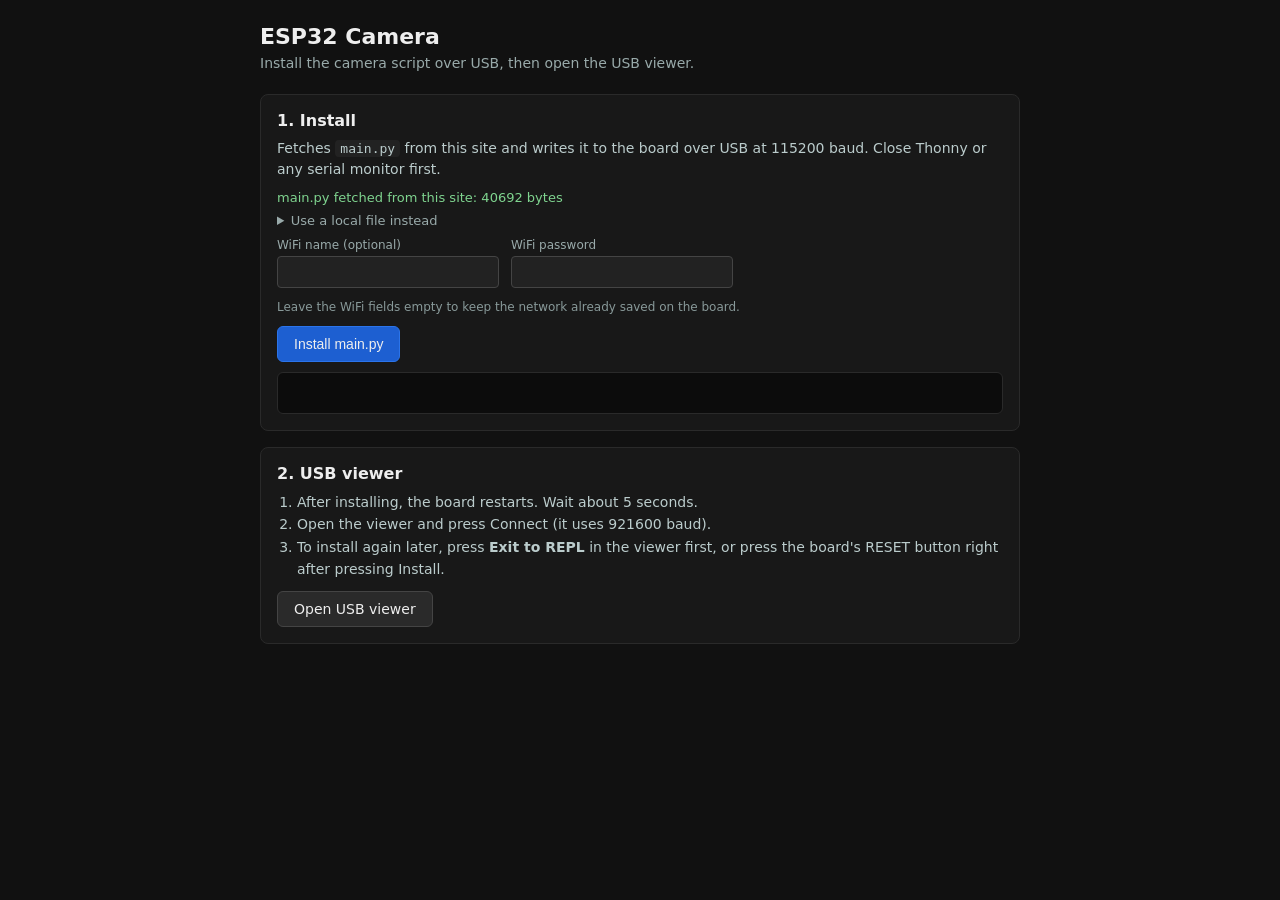
==== index.html @ 40dcc542 "Add initial ESP32 Camera Installer HTML file" ====
<!DOCTYPE html>
<html lang="en">
<head>
<meta charset="UTF-8">
<meta name="viewport" content="width=device-width, initial-scale=1">
<title>ESP32 Camera Installer</title>
<style>
  :root{color-scheme:dark}
  html,body{margin:0;background:#111;color:#eee;font-family:system-ui,Arial,sans-serif}
  .page{max-width:760px;margin:0 auto;padding:24px 16px 60px}
  h1{font-size:22px;margin:0 0 4px}
  h2{font-size:16px;margin:0 0 8px}
  .sub{color:#9aa;margin:0 0 20px;font-size:14px}
  .card{background:#181818;border:1px solid #2a2a2a;border-radius:8px;padding:16px;margin-bottom:16px}
  p{font-size:14px;line-height:1.5;color:#bcc;margin:0 0 10px}
  code{background:#222;border-radius:4px;padding:1px 5px;font-size:13px}
  .row{display:flex;gap:12px;align-items:flex-end;flex-wrap:wrap;margin:10px 0}
  label{display:flex;flex-direction:column;gap:4px;font-size:12px;color:#9aa}
  input[type=text],input[type=password]{background:#222;color:#eee;border:1px solid #444;
        border-radius:4px;padding:7px 10px;font-size:14px;width:200px}
  button,.btn{background:#2a2a2a;color:#eee;border:1px solid #444;border-radius:6px;
        padding:9px 16px;font-size:14px;cursor:pointer;text-decoration:none;display:inline-block}
  button:hover,.btn:hover{background:#333}
  button:disabled{opacity:.4;cursor:default}
  .primary{background:#1d5fd1;border-color:#2b74ea}
  .primary:hover{background:#2368e0}
  .good{background:#1a7f3c;border-color:#23a14d}
  .good:hover{background:#1f9247}
  progress{width:200px;height:10px}
  #src{font-size:13px;margin-bottom:8px}
  #src.ok{color:#7fd48f}
  #src.warn{color:#e8b25c}
  details{font-size:13px;color:#9aa;margin:8px 0}
  summary{cursor:pointer}
  pre{background:#0c0c0c;border:1px solid #2a2a2a;border-radius:6px;padding:10px;
      font-size:12px;line-height:1.5;max-height:220px;overflow:auto;white-space:pre-wrap;
      margin:10px 0 0;min-height:20px;color:#bcd}
  #unsupported{display:none;background:#3a1f1f;border:1px solid #6a2c2c;color:#f0b4b4;
      border-radius:6px;padding:10px 12px;font-size:13px;margin-bottom:16px}
  ol{font-size:14px;line-height:1.6;color:#bcc;margin:0 0 10px;padding-left:20px}
</style>
</head>
<body>
<div class="page">
  <h1>ESP32 Camera</h1>
  <p class="sub">Install the camera script over USB, then open the USB viewer.</p>

  <div id="unsupported">This browser has no Web Serial. Use Chrome or Edge on a PC.</div>

  <section class="card">
    <h2>1. Install</h2>
    <p>Fetches <code>main.py</code> from this site and writes it to the board over USB
       at 115200 baud. Close Thonny or any serial monitor first.</p>
    <div id="src">Checking main.py...</div>
    <details id="local">
      <summary>Use a local file instead</summary>
      <p style="margin-top:8px"><input type="file" id="file" accept=".py"></p>
    </details>
    <div class="row">
      <label>WiFi name (optional)<input type="text" id="ssid" autocomplete="off"></label>
      <label>WiFi password<input type="password" id="pw" autocomplete="off"></label>
    </div>
    <p style="font-size:12px;color:#899">Leave the WiFi fields empty to keep the network already saved on the board.</p>
    <div class="row">
      <button id="install" class="primary">Install main.py</button>
      <progress id="prog" value="0" max="100" hidden></progress>
    </div>
    <pre id="log"></pre>
  </section>

  <section class="card">
    <h2>2. USB viewer</h2>
    <ol>
      <li>After installing, the board restarts. Wait about 5 seconds.</li>
      <li>Open the viewer and press Connect (it uses 921600 baud).</li>
      <li>To install again later, press <b>Exit to REPL</b> in the viewer first, or press the board's RESET button right after pressing Install.</li>
    </ol>
    <a class="btn" id="viewer" href="usb_viewer.html">Open USB viewer</a>
  </section>
</div>

<script>
(function () {
  var $ = function (id) { return document.getElementById(id); };
  var enc = new TextEncoder(), dec = new TextDecoder();
  var sleep = function (ms) { return new Promise(function (r) { setTimeout(r, ms); }); };

  var mainBytes = null, usingLocal = false;
  var port = null, reader = null, writer = null, reading = false, readDone = null, rx = '';

  if (!('serial' in navigator)) $('unsupported').style.display = 'block';

  function log(msg) {
    var el = $('log');
    el.textContent += msg + '\n';
    el.scrollTop = el.scrollHeight;
  }

  // ---- main.py source ------------------------------------------------------
  async function loadMain() {
    try {
      var r = await fetch('main.py?t=' + Date.now(), { cache: 'no-store' });
      if (!r.ok) throw new Error('HTTP ' + r.status);
      mainBytes = new Uint8Array(await r.arrayBuffer());
      usingLocal = false;
      $('src').className = 'ok';
      $('src').textContent = 'main.py fetched from this site: ' + mainBytes.length + ' bytes';
      return true;
    } catch (e) {
      mainBytes = null;
      $('src').className = 'warn';
      $('src').textContent = 'Could not fetch main.py (' + e.message + '). ' +
        (location.protocol === 'file:'
          ? 'Open this page from a web server instead of a file, or choose the file below.'
          : 'Put main.py next to this page, or choose the file below.');
      $('local').open = true;
      return false;
    }
  }

  $('file').addEventListener('change', async function () {
    var f = $('file').files[0];
    if (!f) return;
    mainBytes = new Uint8Array(await f.arrayBuffer());
    usingLocal = true;
    $('src').className = 'ok';
    $('src').textContent = 'Using local file ' + f.name + ': ' + mainBytes.length + ' bytes';
  });

  // ---- serial helpers -----------------------------------------------------
  function startReading() {
    reading = true;
    rx = '';
    readDone = (async function () {
      while (reading && port && port.readable) {
        reader = port.readable.getReader();
        try {
          for (;;) {
            var r = await reader.read();
            if (r.done) break;
            rx += dec.decode(r.value, { stream: true });
            if (rx.length > 65536) rx = rx.slice(-8192);
          }
        } catch (e) {
        } finally {
          try { reader.releaseLock(); } catch (e2) {}
          reader = null;
        }
      }
    })();
  }

  async function closePort() {
    reading = false;
    try { if (reader) await reader.cancel(); } catch (e) {}
    try { if (readDone) await readDone; } catch (e) {}
    try { if (writer) writer.releaseLock(); } catch (e) {}
    writer = null;
    try { if (port) await port.close(); } catch (e) {}
    port = null;
  }

  async function write(str) { await writer.write(enc.encode(str)); }

  async function writePaced(str) {          // small slices: the board has a tiny RX buffer
    for (var i = 0; i < str.length; i += 128) {
      await write(str.slice(i, i + 128));
      await sleep(6);
    }
  }

  async function readUntil(token, timeoutMs) {
    var t0 = performance.now();
    while (performance.now() - t0 < timeoutMs) {
      var i = rx.indexOf(token);
      if (i >= 0) {
        var out = rx.slice(0, i + token.length);
        rx = rx.slice(i + token.length);
        return out;
      }
      await sleep(8);
    }
    throw new Error('timeout waiting for ' + JSON.stringify(token));
  }

  async function hardReset() {              // works on boards with the usual DTR/RTS auto-reset
    try {
      await port.setSignals({ dataTerminalReady: false, requestToSend: true });
      await sleep(120);
      await port.setSignals({ dataTerminalReady: false, requestToSend: false });
    } catch (e) {}
  }

  async function enterRaw() {
    var t0 = performance.now();
    while (performance.now() - t0 < 20000) {
      await write('\x03\x03');              // interrupt main.py (works in its 4 s boot window)
      await sleep(120);
      await write('\x01');                  // Ctrl-A: raw REPL
      try {
        await readUntil('raw REPL; CTRL-B to exit\r\n>', 700);
        return;
      } catch (e) {}
    }
    throw new Error('the board did not answer at 115200 baud');
  }

  async function rawExec(code, timeout) {
    rx = '';
    await writePaced(code);
    await write('\x04');
    await readUntil('OK', 3000);
    var out = (await readUntil('\x04', timeout || 8000)).slice(0, -1);
    var err = (await readUntil('\x04', 3000)).slice(0, -1);
    await readUntil('>', 3000);
    if (err.trim()) throw new Error(err.trim().split('\n').slice(-2).join(' '));
    return out;
  }

  function b64(bytes) {
    var s = '';
    for (var i = 0; i < bytes.length; i += 0x4000) {
      s += String.fromCharCode.apply(null, bytes.subarray(i, i + 0x4000));
    }
    return btoa(s);
  }

  // ---- install ------------------------------------------------------------
  async function install() {
    $('log').textContent = '';
    if (!('serial' in navigator)) { log('Web Serial is not available in this browser.'); return; }
    if (!usingLocal) { if (!(await loadMain())) return; }
    if (!mainBytes || !mainBytes.length) { log('main.py is empty.'); return; }

    var ssid = $('ssid').value.trim();
    var pw = $('pw').value;
    var btn = $('install'), prog = $('prog');
    btn.disabled = true;
    prog.hidden = false;
    prog.value = 0;
    $('viewer').classList.remove('good');

    try {
      port = await navigator.serial.requestPort();
      await port.open({ baudRate: 115200, bufferSize: 1 << 16 });
      writer = port.writable.getWriter();
      startReading();

      log('Port open. Resetting the board...');
      await hardReset();
      log('Waiting for the REPL. If nothing happens, press the board RESET button now.');
      await enterRaw();
      log('REPL ready.');

      await rawExec(
        "import os, binascii\n" +
        "try:\n os.remove('_main.tmp')\nexcept OSError:\n pass\n" +
        "f = open('_main.tmp', 'wb')");

      var CH = 700;
      var total = mainBytes.length;
      for (var off = 0; off < total; off += CH) {
        var part = mainBytes.subarray(off, Math.min(off + CH, total));
        await rawExec("f.write(binascii.a2b_base64('" + b64(part) + "'))");
        prog.value = Math.round(Math.min(off + CH, total) * 100 / total);
      }

      var out = await rawExec(
        "f.close()\n" +
        "try:\n os.remove('main.py')\nexcept OSError:\n pass\n" +
        "os.rename('_main.tmp', 'main.py')\n" +
        "print(os.stat('main.py')[6])");
      var size = parseInt(out.trim(), 10);
      if (size !== total) throw new Error('size check failed: board has ' + size + ' bytes, expected ' + total);
      log('main.py written (' + size + ' bytes, verified).');

      if (ssid) {
        var json = JSON.stringify({ ssid: ssid, password: pw });
        await rawExec("open('wifi.json', 'w').write(binascii.a2b_base64('" +
                      b64(enc.encode(json)) + "').decode())");
        log('WiFi "' + ssid + '" saved on the board.');
      }

      await write('\x02');                  // leave raw REPL
      await sleep(200);
      await write('\x04');                  // soft reboot: runs the new main.py
      await sleep(600);
      prog.value = 100;
      log('Done. The board is restarting: wait about 5 seconds, then open the USB viewer.');
      $('viewer').classList.add('good');
    } catch (e) {
      log('FAILED: ' + e.message);
      log('If the camera script is already running: open the USB viewer, press "Exit to REPL", then try again. ' +
          'Or press the board RESET button right after pressing Install.');
    } finally {
      await closePort();
      btn.disabled = false;
    }
  }

  $('install').addEventListener('click', install);
  loadMain();
})();
</script>
</body>
</html>
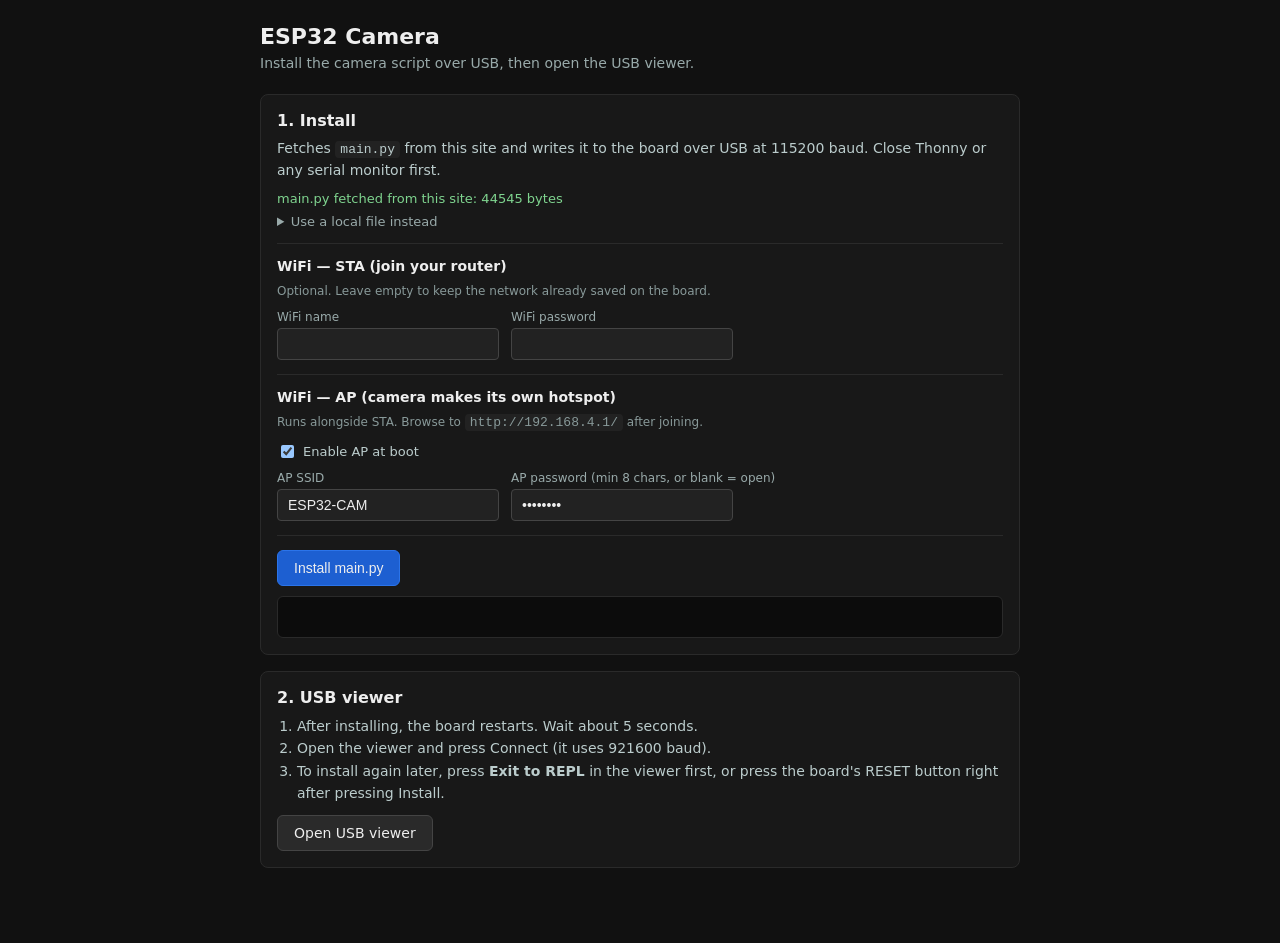
==== commit 982fa009: "Enhance WiFi configuration UI and functionality" ====
--- a/index.html
+++ b/index.html
@@ -38,6 +38,11 @@
   #unsupported{display:none;background:#3a1f1f;border:1px solid #6a2c2c;color:#f0b4b4;
       border-radius:6px;padding:10px 12px;font-size:13px;margin-bottom:16px}
   ol{font-size:14px;line-height:1.6;color:#bcc;margin:0 0 10px;padding-left:20px}
+  .hint{font-size:12px;color:#899;margin:0}
+  .sep{border:0;border-top:1px solid #2a2a2a;margin:14px 0}
+  .toggle{display:flex;flex-direction:row;align-items:center;gap:6px;
+          font-size:13px;color:#bcc}
+  .toggle input{width:auto}
 </style>
 </head>
 <body>
@@ -56,11 +61,33 @@
       <summary>Use a local file instead</summary>
       <p style="margin-top:8px"><input type="file" id="file" accept=".py"></p>
     </details>
+
+    <hr class="sep">
+
+    <h2 style="font-size:14px">WiFi &mdash; STA (join your router)</h2>
+    <p class="hint">Optional. Leave empty to keep the network already saved on the board.</p>
     <div class="row">
-      <label>WiFi name (optional)<input type="text" id="ssid" autocomplete="off"></label>
+      <label>WiFi name<input type="text" id="ssid" autocomplete="off"></label>
       <label>WiFi password<input type="password" id="pw" autocomplete="off"></label>
     </div>
-    <p style="font-size:12px;color:#899">Leave the WiFi fields empty to keep the network already saved on the board.</p>
+
+    <hr class="sep">
+
+    <h2 style="font-size:14px">WiFi &mdash; AP (camera makes its own hotspot)</h2>
+    <p class="hint">Runs alongside STA. Browse to <code>http://192.168.4.1/</code> after joining.</p>
+    <div class="row">
+      <label class="toggle">
+        <input type="checkbox" id="apEnable" checked>
+        Enable AP at boot
+      </label>
+    </div>
+    <div class="row">
+      <label>AP SSID<input type="text" id="apSsid" value="ESP32-CAM" autocomplete="off"></label>
+      <label>AP password (min 8 chars, or blank = open)<input type="password" id="apPw" value="12345678" autocomplete="off"></label>
+    </div>
+
+    <hr class="sep">
+
     <div class="row">
       <button id="install" class="primary">Install main.py</button>
       <progress id="prog" value="0" max="100" hidden></progress>
@@ -225,6 +252,14 @@
     return btoa(s);
   }
 
+  // Write arbitrary JSON to a file on the board (used for wifi.json / ap.json).
+  async function writeJson(name, obj) {
+    var json = JSON.stringify(obj);
+    await rawExec(
+      "open('" + name + "', 'w').write(binascii.a2b_base64('" +
+      b64(enc.encode(json)) + "').decode())");
+  }
+
   // ---- install ------------------------------------------------------------
   async function install() {
     $('log').textContent = '';
@@ -234,6 +269,20 @@
 
     var ssid = $('ssid').value.trim();
     var pw = $('pw').value;
+
+    var apEnable = $('apEnable').checked;
+    var apSsid = $('apSsid').value.trim();
+    var apPw = $('apPw').value;
+
+    if (apEnable && !apSsid) {
+      log('AP SSID is empty. Either fill it in or uncheck "Enable AP at boot".');
+      return;
+    }
+    if (apEnable && apPw && apPw.length < 8) {
+      log('AP password must be at least 8 characters (leave blank for an open network).');
+      return;
+    }
+
     var btn = $('install'), prog = $('prog');
     btn.disabled = true;
     prog.hidden = false;
@@ -274,11 +323,26 @@
       if (size !== total) throw new Error('size check failed: board has ' + size + ' bytes, expected ' + total);
       log('main.py written (' + size + ' bytes, verified).');
 
+      // ---- STA credentials -------------------------------------------------
       if (ssid) {
-        var json = JSON.stringify({ ssid: ssid, password: pw });
-        await rawExec("open('wifi.json', 'w').write(binascii.a2b_base64('" +
-                      b64(enc.encode(json)) + "').decode())");
-        log('WiFi "' + ssid + '" saved on the board.');
+        await writeJson('wifi.json', { ssid: ssid, password: pw });
+        log('WiFi STA "' + ssid + '" saved to wifi.json.');
+      } else {
+        log('No STA credentials given: existing wifi.json (or config.py) kept.');
+      }
+
+      // ---- AP credentials --------------------------------------------------
+      if (apEnable) {
+        await writeJson('ap.json', { ssid: apSsid, password: apPw });
+        log('AP "' + apSsid + '" saved to ap.json' +
+            (apPw ? '' : ' (open network)') + '.');
+      } else {
+        // Remove ap.json and force AP_AUTO = False at boot so no AP is started.
+        await rawExec(
+          "try:\n os.remove('ap.json')\nexcept OSError:\n pass\n" +
+          "print('ap.json cleared')");
+        log('AP disabled in installer: ap.json removed. ' +
+            'The AP will not start unless you toggle it on the board (or edit AP_AUTO in main.py).');
       }
 
       await write('\x02');                  // leave raw REPL
@@ -286,7 +350,11 @@
       await write('\x04');                  // soft reboot: runs the new main.py
       await sleep(600);
       prog.value = 100;
-      log('Done. The board is restarting: wait about 5 seconds, then open the USB viewer.');
+
+      var addr = apEnable ? '192.168.4.1 (AP)' : '';
+      if (ssid) addr += (addr ? ' / ' : '') + 'the board\'s LAN IP (STA)';
+      log('Done. The board is restarting: wait about 5 seconds.');
+      if (addr) log('Open the stream at http://' + addr + ' or use the USB viewer.');
       $('viewer').classList.add('good');
     } catch (e) {
       log('FAILED: ' + e.message);
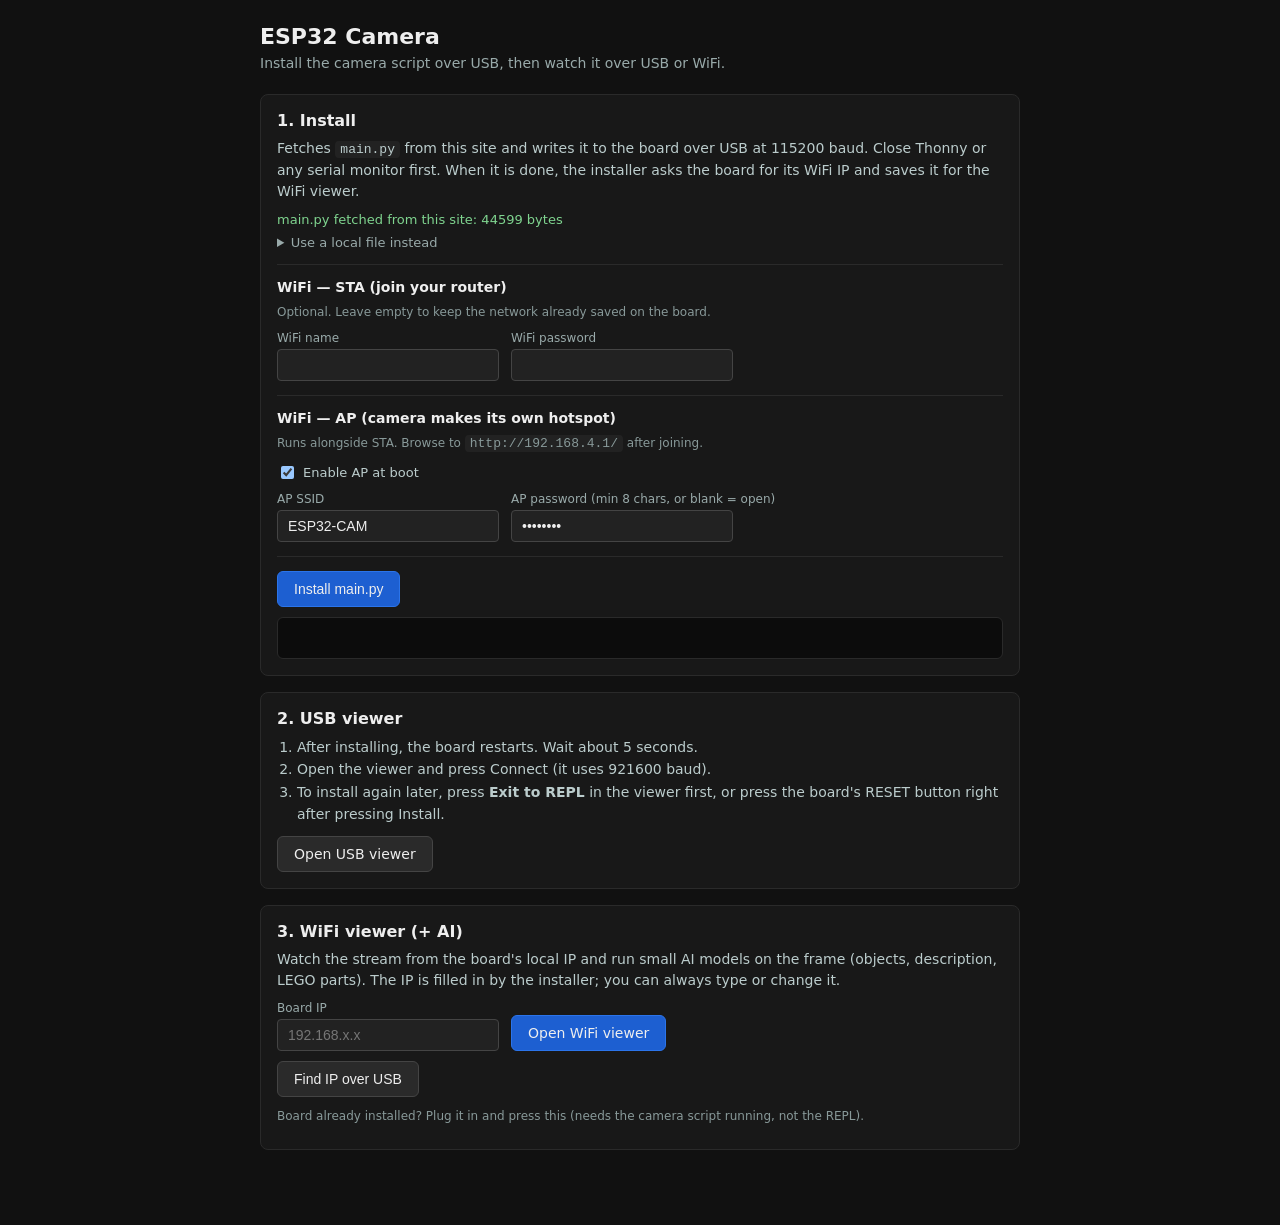
==== commit a817b36f: "Add WiFi viewer with in-browser AI, save board IP from installer - wifi_viewer.html: stream from loc" ====
--- a/index.html
+++ b/index.html
@@ -43,19 +43,21 @@
   .toggle{display:flex;flex-direction:row;align-items:center;gap:6px;
           font-size:13px;color:#bcc}
   .toggle input{width:auto}
+  [hidden]{display:none !important}
 </style>
 </head>
 <body>
 <div class="page">
   <h1>ESP32 Camera</h1>
-  <p class="sub">Install the camera script over USB, then open the USB viewer.</p>
+  <p class="sub">Install the camera script over USB, then watch it over USB or WiFi.</p>
 
   <div id="unsupported">This browser has no Web Serial. Use Chrome or Edge on a PC.</div>
 
   <section class="card">
     <h2>1. Install</h2>
     <p>Fetches <code>main.py</code> from this site and writes it to the board over USB
-       at 115200 baud. Close Thonny or any serial monitor first.</p>
+       at 115200 baud. Close Thonny or any serial monitor first. When it is done, the
+       installer asks the board for its WiFi IP and saves it for the WiFi viewer.</p>
     <div id="src">Checking main.py...</div>
     <details id="local">
       <summary>Use a local file instead</summary>
@@ -104,6 +106,26 @@
     </ol>
     <a class="btn" id="viewer" href="usb_viewer.html">Open USB viewer</a>
   </section>
+
+  <section class="card">
+    <h2>3. WiFi viewer (+ AI)</h2>
+    <p>Watch the stream from the board's local IP and run small AI models on the frame
+       (objects, description, LEGO parts). The IP is filled in by the installer; you can
+       always type or change it.</p>
+    <div class="row">
+      <label>Board IP
+        <input type="text" id="camIp" list="recentIps" placeholder="192.168.x.x" autocomplete="off" spellcheck="false">
+      </label>
+      <datalist id="recentIps"></datalist>
+      <a class="btn primary" id="wifiViewer" href="wifi_viewer.html">Open WiFi viewer</a>
+      <a class="btn" id="direct" href="#" target="_blank" rel="noopener" hidden>Board's own page</a>
+    </div>
+    <div class="row">
+      <button id="findIp">Find IP over USB</button>
+      <span class="hint">Board already installed? Plug it in and press this (needs the camera script running, not the REPL).</span>
+    </div>
+    <p class="hint" id="ipState"></p>
+  </section>
 </div>
 
 <script>
@@ -122,6 +144,54 @@
     el.textContent += msg + '\n';
     el.scrollTop = el.scrollHeight;
   }
+
+  // ---- saved board IP (shared with wifi_viewer.html through localStorage) ----
+  var LS_IP = 'esp32cam.ip', LS_RECENT = 'esp32cam.recent';
+  function lsGet(k) { try { return localStorage.getItem(k); } catch (e) { return null; } }
+  function lsSet(k, v) { try { localStorage.setItem(k, v); } catch (e) {} }
+  function cleanHost(s) {
+    return String(s || '').trim().replace(/^https?:\/\//i, '').replace(/[\/?#].*$/, '');
+  }
+  function getRecent() {
+    try { var a = JSON.parse(lsGet(LS_RECENT) || '[]'); return Array.isArray(a) ? a : []; } catch (e) { return []; }
+  }
+  function fillRecent() {
+    var dl = $('recentIps');
+    dl.textContent = '';
+    getRecent().forEach(function (h) {
+      var o = document.createElement('option');
+      o.value = h;
+      dl.appendChild(o);
+    });
+  }
+  function updateLinks() {
+    var ip = cleanHost($('camIp').value);
+    $('wifiViewer').href = 'wifi_viewer.html' + (ip ? '?ip=' + encodeURIComponent(ip) : '');
+    $('direct').hidden = !ip;
+    $('direct').href = ip ? 'http://' + ip + '/' : '#';
+  }
+  function saveIp(ip) {
+    ip = cleanHost(ip);
+    if (!ip) return;
+    lsSet(LS_IP, ip);
+    var a = getRecent().filter(function (x) { return x !== ip; });
+    a.unshift(ip);
+    lsSet(LS_RECENT, JSON.stringify(a.slice(0, 6)));
+    $('camIp').value = ip;
+    fillRecent();
+    updateLinks();
+  }
+  $('camIp').addEventListener('input', updateLinks);
+  $('camIp').addEventListener('change', function () {
+    var ip = cleanHost($('camIp').value);
+    if (ip) { saveIp(ip); $('ipState').textContent = 'IP saved: ' + ip; }
+  });
+  (function initIp() {
+    var ip = cleanHost(lsGet(LS_IP) || '');
+    if (ip) { $('camIp').value = ip; $('ipState').textContent = 'Saved IP: ' + ip; }
+    fillRecent();
+    updateLinks();
+  })();
 
   // ---- main.py source ------------------------------------------------------
   async function loadMain() {
@@ -177,13 +247,26 @@
     })();
   }
 
-  async function closePort() {
+  async function openPort(baud, quiet) {
+    await port.open({ baudRate: baud, bufferSize: 1 << 16 });
+    if (quiet) {                            // keep DTR/RTS low so the board is not reset by the open
+      try { await port.setSignals({ dataTerminalReady: false, requestToSend: false }); } catch (e) {}
+    }
+    writer = port.writable.getWriter();
+    startReading();
+  }
+
+  async function releasePort() {            // closes the port but keeps the port object for a reopen
     reading = false;
     try { if (reader) await reader.cancel(); } catch (e) {}
     try { if (readDone) await readDone; } catch (e) {}
     try { if (writer) writer.releaseLock(); } catch (e) {}
     writer = null;
     try { if (port) await port.close(); } catch (e) {}
+  }
+
+  async function closePort() {
+    await releasePort();
     port = null;
   }
 
@@ -260,6 +343,58 @@
       b64(enc.encode(json)) + "').decode())");
   }
 
+  // ---- find the board IP over USB -------------------------------------------
+  // The running main.py listens at 921600 baud and answers {"cmd":"get"} with a
+  // status packet that contains "ip" (STA) and "ap_ip" (AP). Port must be open at 921600.
+  async function probeIp(timeoutMs) {
+    var t0 = performance.now(), sta = '', ap = '', m;
+    var reSta = /"ip"\s*:\s*"(\d{1,3}(?:\.\d{1,3}){3})"/;
+    var reAp = /"ap_ip"\s*:\s*"(\d{1,3}(?:\.\d{1,3}){3})"/;
+    while (performance.now() - t0 < timeoutMs && !sta) {
+      await write(JSON.stringify({ cmd: 'get' }) + '\n');
+      await sleep(900);
+      m = reSta.exec(rx);
+      if (m) sta = m[1];
+      m = reAp.exec(rx);
+      if (m) ap = m[1];
+    }
+    return { sta: sta, ap: ap };
+  }
+
+  function reportIp(found) {
+    if (found.sta) {
+      saveIp(found.sta);
+      $('ipState').textContent = 'IP saved: ' + found.sta;
+      log('Board IP: ' + found.sta + ' (saved: the WiFi viewer will connect to it directly).');
+    } else if (found.ap) {
+      log('The board did not join a router (no STA IP). Its hotspot IP is ' + found.ap +
+          ': join the "' + ($('apSsid').value.trim() || 'ESP32-CAM') + '" WiFi, then use that IP.');
+      if (!cleanHost($('camIp').value)) saveIp(found.ap);
+    } else {
+      log('Could not read an IP from the board. Type it in step 3 (or press "Find IP over USB" later).');
+    }
+  }
+
+  async function findIp() {
+    if (!('serial' in navigator)) { log('Web Serial is not available in this browser.'); return; }
+    var btn = $('findIp');
+    btn.disabled = true;
+    $('install').disabled = true;
+    $('log').textContent = '';
+    try {
+      port = await navigator.serial.requestPort();
+      await openPort(921600, true);
+      log('Asking the board for its IP (up to 20 s)...');
+      reportIp(await probeIp(20000));
+    } catch (e) {
+      log('FAILED: ' + e.message);
+    } finally {
+      await closePort();
+      btn.disabled = false;
+      $('install').disabled = false;
+    }
+  }
+
   // ---- install ------------------------------------------------------------
   async function install() {
     $('log').textContent = '';
@@ -285,15 +420,14 @@
 
     var btn = $('install'), prog = $('prog');
     btn.disabled = true;
+    $('findIp').disabled = true;
     prog.hidden = false;
     prog.value = 0;
     $('viewer').classList.remove('good');
 
     try {
       port = await navigator.serial.requestPort();
-      await port.open({ baudRate: 115200, bufferSize: 1 << 16 });
-      writer = port.writable.getWriter();
-      startReading();
+      await openPort(115200, false);
 
       log('Port open. Resetting the board...');
       await hardReset();
@@ -350,12 +484,19 @@
       await write('\x04');                  // soft reboot: runs the new main.py
       await sleep(600);
       prog.value = 100;
-
-      var addr = apEnable ? '192.168.4.1 (AP)' : '';
-      if (ssid) addr += (addr ? ' / ' : '') + 'the board\'s LAN IP (STA)';
-      log('Done. The board is restarting: wait about 5 seconds.');
-      if (addr) log('Open the stream at http://' + addr + ' or use the USB viewer.');
       $('viewer').classList.add('good');
+      log('Done. The board is restarting.');
+
+      // ---- read the board IP over USB (it switches to 921600 baud ~5 s after boot) ----
+      try {
+        await releasePort();
+        log('Looking for the board IP over USB' + (ssid ? ' (up to 25 s)' : '') + '...');
+        await sleep(6500);
+        await openPort(921600, true);
+        reportIp(await probeIp(ssid ? 25000 : 12000));
+      } catch (e2) {
+        log('Could not read the IP over USB (' + e2.message + '). Type it in step 3 instead.');
+      }
     } catch (e) {
       log('FAILED: ' + e.message);
       log('If the camera script is already running: open the USB viewer, press "Exit to REPL", then try again. ' +
@@ -363,10 +504,12 @@
     } finally {
       await closePort();
       btn.disabled = false;
+      $('findIp').disabled = false;
     }
   }
 
   $('install').addEventListener('click', install);
+  $('findIp').addEventListener('click', findIp);
   loadMain();
 })();
 </script>
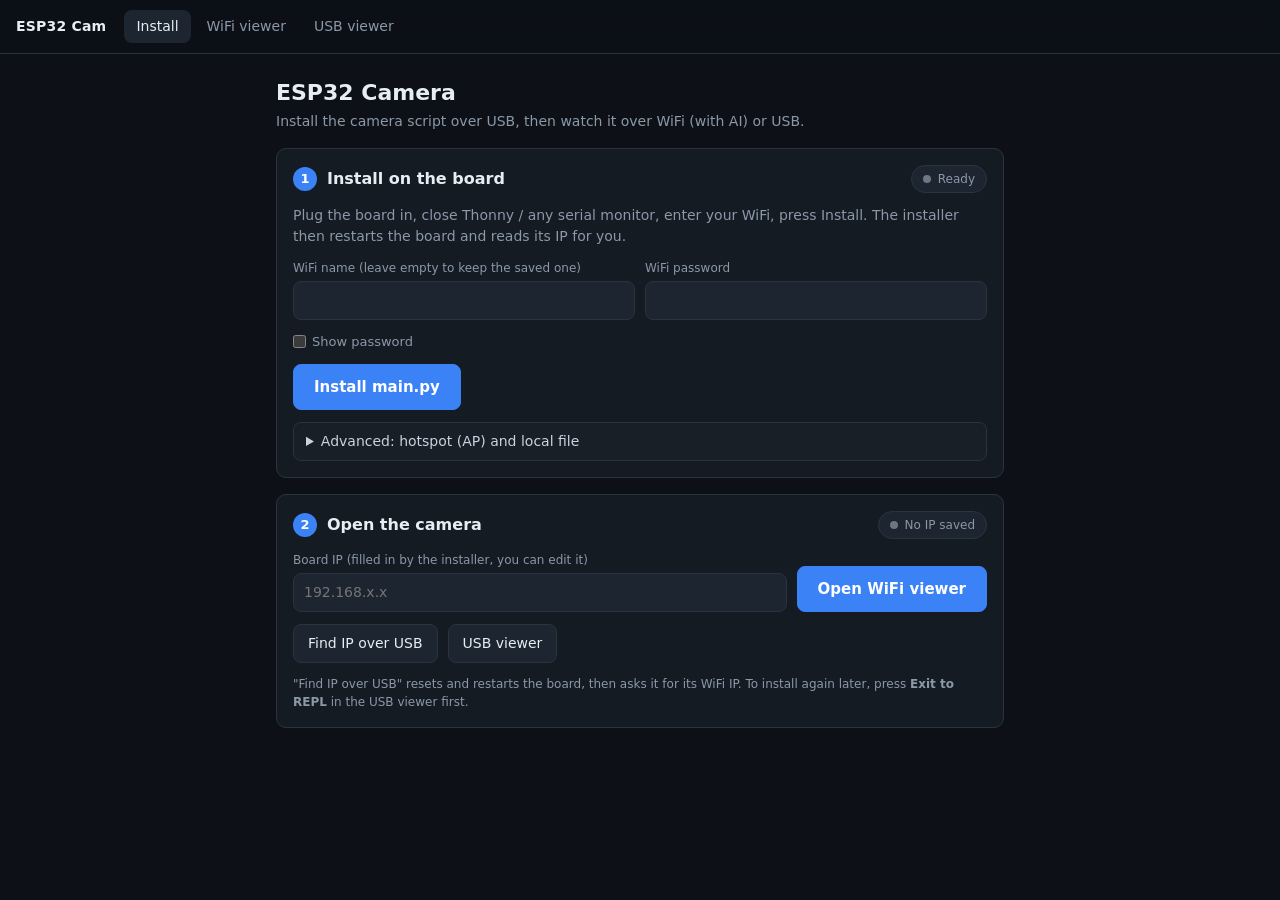
==== commit c712e812: "Soft-reboot before reading the board IP, redesign all pages - index.html: "Find IP over USB" now res" ====
--- a/index.html
+++ b/index.html
@@ -3,128 +3,91 @@
 <head>
 <meta charset="UTF-8">
 <meta name="viewport" content="width=device-width, initial-scale=1">
-<title>ESP32 Camera Installer</title>
-<style>
-  :root{color-scheme:dark}
-  html,body{margin:0;background:#111;color:#eee;font-family:system-ui,Arial,sans-serif}
-  .page{max-width:760px;margin:0 auto;padding:24px 16px 60px}
-  h1{font-size:22px;margin:0 0 4px}
-  h2{font-size:16px;margin:0 0 8px}
-  .sub{color:#9aa;margin:0 0 20px;font-size:14px}
-  .card{background:#181818;border:1px solid #2a2a2a;border-radius:8px;padding:16px;margin-bottom:16px}
-  p{font-size:14px;line-height:1.5;color:#bcc;margin:0 0 10px}
-  code{background:#222;border-radius:4px;padding:1px 5px;font-size:13px}
-  .row{display:flex;gap:12px;align-items:flex-end;flex-wrap:wrap;margin:10px 0}
-  label{display:flex;flex-direction:column;gap:4px;font-size:12px;color:#9aa}
-  input[type=text],input[type=password]{background:#222;color:#eee;border:1px solid #444;
-        border-radius:4px;padding:7px 10px;font-size:14px;width:200px}
-  button,.btn{background:#2a2a2a;color:#eee;border:1px solid #444;border-radius:6px;
-        padding:9px 16px;font-size:14px;cursor:pointer;text-decoration:none;display:inline-block}
-  button:hover,.btn:hover{background:#333}
-  button:disabled{opacity:.4;cursor:default}
-  .primary{background:#1d5fd1;border-color:#2b74ea}
-  .primary:hover{background:#2368e0}
-  .good{background:#1a7f3c;border-color:#23a14d}
-  .good:hover{background:#1f9247}
-  progress{width:200px;height:10px}
-  #src{font-size:13px;margin-bottom:8px}
-  #src.ok{color:#7fd48f}
-  #src.warn{color:#e8b25c}
-  details{font-size:13px;color:#9aa;margin:8px 0}
-  summary{cursor:pointer}
-  pre{background:#0c0c0c;border:1px solid #2a2a2a;border-radius:6px;padding:10px;
-      font-size:12px;line-height:1.5;max-height:220px;overflow:auto;white-space:pre-wrap;
-      margin:10px 0 0;min-height:20px;color:#bcd}
-  #unsupported{display:none;background:#3a1f1f;border:1px solid #6a2c2c;color:#f0b4b4;
-      border-radius:6px;padding:10px 12px;font-size:13px;margin-bottom:16px}
-  ol{font-size:14px;line-height:1.6;color:#bcc;margin:0 0 10px;padding-left:20px}
-  .hint{font-size:12px;color:#899;margin:0}
-  .sep{border:0;border-top:1px solid #2a2a2a;margin:14px 0}
-  .toggle{display:flex;flex-direction:row;align-items:center;gap:6px;
-          font-size:13px;color:#bcc}
-  .toggle input{width:auto}
-  [hidden]{display:none !important}
-</style>
+<title>ESP32 Camera</title>
+<link rel="stylesheet" href="ui.css">
 </head>
 <body>
+<nav class="nav">
+  <span class="brand">ESP32 Cam</span>
+  <a href="index.html" class="on">Install</a>
+  <a href="wifi_viewer.html">WiFi viewer</a>
+  <a href="usb_viewer.html">USB viewer</a>
+</nav>
+
 <div class="page">
-  <h1>ESP32 Camera</h1>
-  <p class="sub">Install the camera script over USB, then watch it over USB or WiFi.</p>
-
-  <div id="unsupported">This browser has no Web Serial. Use Chrome or Edge on a PC.</div>
-
+  <div>
+    <h1>ESP32 Camera</h1>
+    <p class="lead">Install the camera script over USB, then watch it over WiFi (with AI) or USB.</p>
+  </div>
+
+  <div id="unsupported" class="notice bad" hidden>This browser has no Web Serial. Use Chrome or Edge on a PC. You can still open the WiFi viewer below.</div>
+
+  <!-- ============ 1. INSTALL ============ -->
   <section class="card">
-    <h2>1. Install</h2>
-    <p>Fetches <code>main.py</code> from this site and writes it to the board over USB
-       at 115200 baud. Close Thonny or any serial monitor first. When it is done, the
-       installer asks the board for its WiFi IP and saves it for the WiFi viewer.</p>
-    <div id="src">Checking main.py...</div>
-    <details id="local">
-      <summary>Use a local file instead</summary>
-      <p style="margin-top:8px"><input type="file" id="file" accept=".py"></p>
+    <div class="card-head">
+      <span class="step">1</span>
+      <h2>Install on the board</h2>
+      <span class="spacer"></span>
+      <span id="stage" class="chip"><i class="dot"></i><span id="stageText">Ready</span></span>
+    </div>
+    <p class="muted" style="margin:0">Plug the board in, close Thonny / any serial monitor, enter your WiFi, press Install.
+      The installer then restarts the board and reads its IP for you.</p>
+
+    <div class="row">
+      <label class="field grow"><span>WiFi name (leave empty to keep the saved one)</span>
+        <input type="text" id="ssid" autocomplete="off"></label>
+      <label class="field grow"><span>WiFi password</span>
+        <input type="password" id="pw" autocomplete="off"></label>
+    </div>
+    <label class="check"><input type="checkbox" id="showPw"> Show password</label>
+
+    <div class="row center">
+      <button id="install" class="primary big">Install main.py</button>
+      <progress id="prog" value="0" max="100" hidden style="flex:1;min-width:140px"></progress>
+    </div>
+    <pre id="log" class="log" hidden></pre>
+
+    <details>
+      <summary>Advanced: hotspot (AP) and local file</summary>
+      <div class="row center" style="margin-bottom:10px">
+        <label class="check"><input type="checkbox" id="apEnable" checked> Camera makes its own hotspot at boot (http://192.168.4.1/)</label>
+      </div>
+      <div class="row">
+        <label class="field grow"><span>AP name</span><input type="text" id="apSsid" value="ESP32-CAM" autocomplete="off"></label>
+        <label class="field grow"><span>AP password (8+ chars, blank = open)</span><input type="password" id="apPw" value="12345678" autocomplete="off"></label>
+      </div>
+      <hr style="border:0;border-top:1px solid var(--line);margin:14px 0">
+      <div id="src" class="small muted">Checking main.py...</div>
+      <div id="local" style="margin-top:6px">
+        <span class="small muted">Use a local main.py instead:</span>
+        <input type="file" id="file" accept=".py" class="small">
+      </div>
     </details>
-
-    <hr class="sep">
-
-    <h2 style="font-size:14px">WiFi &mdash; STA (join your router)</h2>
-    <p class="hint">Optional. Leave empty to keep the network already saved on the board.</p>
+  </section>
+
+  <!-- ============ 2. OPEN ============ -->
+  <section class="card">
+    <div class="card-head">
+      <span class="step">2</span>
+      <h2>Open the camera</h2>
+      <span class="spacer"></span>
+      <span id="ipChip" class="chip"><i class="dot"></i><span id="ipChipText">No IP saved</span></span>
+    </div>
+
     <div class="row">
-      <label>WiFi name<input type="text" id="ssid" autocomplete="off"></label>
-      <label>WiFi password<input type="password" id="pw" autocomplete="off"></label>
+      <label class="field grow"><span>Board IP (filled in by the installer, you can edit it)</span>
+        <input type="text" id="camIp" list="recentIps" placeholder="192.168.x.x" autocomplete="off" spellcheck="false"></label>
+      <datalist id="recentIps"></datalist>
+      <a class="btn primary big" id="wifiViewer" href="wifi_viewer.html">Open WiFi viewer</a>
     </div>
 
-    <hr class="sep">
-
-    <h2 style="font-size:14px">WiFi &mdash; AP (camera makes its own hotspot)</h2>
-    <p class="hint">Runs alongside STA. Browse to <code>http://192.168.4.1/</code> after joining.</p>
-    <div class="row">
-      <label class="toggle">
-        <input type="checkbox" id="apEnable" checked>
-        Enable AP at boot
-      </label>
-    </div>
-    <div class="row">
-      <label>AP SSID<input type="text" id="apSsid" value="ESP32-CAM" autocomplete="off"></label>
-      <label>AP password (min 8 chars, or blank = open)<input type="password" id="apPw" value="12345678" autocomplete="off"></label>
-    </div>
-
-    <hr class="sep">
-
-    <div class="row">
-      <button id="install" class="primary">Install main.py</button>
-      <progress id="prog" value="0" max="100" hidden></progress>
-    </div>
-    <pre id="log"></pre>
-  </section>
-
-  <section class="card">
-    <h2>2. USB viewer</h2>
-    <ol>
-      <li>After installing, the board restarts. Wait about 5 seconds.</li>
-      <li>Open the viewer and press Connect (it uses 921600 baud).</li>
-      <li>To install again later, press <b>Exit to REPL</b> in the viewer first, or press the board's RESET button right after pressing Install.</li>
-    </ol>
-    <a class="btn" id="viewer" href="usb_viewer.html">Open USB viewer</a>
-  </section>
-
-  <section class="card">
-    <h2>3. WiFi viewer (+ AI)</h2>
-    <p>Watch the stream from the board's local IP and run small AI models on the frame
-       (objects, description, LEGO parts). The IP is filled in by the installer; you can
-       always type or change it.</p>
-    <div class="row">
-      <label>Board IP
-        <input type="text" id="camIp" list="recentIps" placeholder="192.168.x.x" autocomplete="off" spellcheck="false">
-      </label>
-      <datalist id="recentIps"></datalist>
-      <a class="btn primary" id="wifiViewer" href="wifi_viewer.html">Open WiFi viewer</a>
+    <div class="row center">
+      <button id="findIp">Find IP over USB</button>
+      <a class="btn" href="usb_viewer.html">USB viewer</a>
       <a class="btn" id="direct" href="#" target="_blank" rel="noopener" hidden>Board's own page</a>
     </div>
-    <div class="row">
-      <button id="findIp">Find IP over USB</button>
-      <span class="hint">Board already installed? Plug it in and press this (needs the camera script running, not the REPL).</span>
-    </div>
-    <p class="hint" id="ipState"></p>
+    <p class="small muted" style="margin:0">"Find IP over USB" resets and restarts the board, then asks it for its WiFi IP.
+      To install again later, press <b>Exit to REPL</b> in the USB viewer first.</p>
   </section>
 </div>
 
@@ -137,13 +100,23 @@
   var mainBytes = null, usingLocal = false;
   var port = null, reader = null, writer = null, reading = false, readDone = null, rx = '';
 
-  if (!('serial' in navigator)) $('unsupported').style.display = 'block';
+  if (!('serial' in navigator)) $('unsupported').hidden = false;
 
   function log(msg) {
     var el = $('log');
+    el.hidden = false;
     el.textContent += msg + '\n';
     el.scrollTop = el.scrollHeight;
   }
+
+  function setStage(text, kind) {          // kind: '' | wait | live | err
+    $('stage').className = 'chip' + (kind ? ' ' + kind : '');
+    $('stageText').textContent = text;
+  }
+
+  $('showPw').addEventListener('change', function () {
+    $('pw').type = $('showPw').checked ? 'text' : 'password';
+  });
 
   // ---- saved board IP (shared with wifi_viewer.html through localStorage) ----
   var LS_IP = 'esp32cam.ip', LS_RECENT = 'esp32cam.recent';
@@ -169,6 +142,14 @@
     $('wifiViewer').href = 'wifi_viewer.html' + (ip ? '?ip=' + encodeURIComponent(ip) : '');
     $('direct').hidden = !ip;
     $('direct').href = ip ? 'http://' + ip + '/' : '#';
+    var saved = cleanHost(lsGet(LS_IP) || '');
+    if (ip && ip === saved) {
+      $('ipChip').className = 'chip live';
+      $('ipChipText').textContent = 'IP saved';
+    } else {
+      $('ipChip').className = 'chip' + (ip ? ' wait' : '');
+      $('ipChipText').textContent = ip ? 'Not saved yet (press Enter)' : 'No IP saved';
+    }
   }
   function saveIp(ip) {
     ip = cleanHost(ip);
@@ -182,13 +163,10 @@
     updateLinks();
   }
   $('camIp').addEventListener('input', updateLinks);
-  $('camIp').addEventListener('change', function () {
-    var ip = cleanHost($('camIp').value);
-    if (ip) { saveIp(ip); $('ipState').textContent = 'IP saved: ' + ip; }
-  });
+  $('camIp').addEventListener('change', function () { saveIp($('camIp').value); });
   (function initIp() {
     var ip = cleanHost(lsGet(LS_IP) || '');
-    if (ip) { $('camIp').value = ip; $('ipState').textContent = 'Saved IP: ' + ip; }
+    if (ip) $('camIp').value = ip;
     fillRecent();
     updateLinks();
   })();
@@ -200,17 +178,15 @@
       if (!r.ok) throw new Error('HTTP ' + r.status);
       mainBytes = new Uint8Array(await r.arrayBuffer());
       usingLocal = false;
-      $('src').className = 'ok';
       $('src').textContent = 'main.py fetched from this site: ' + mainBytes.length + ' bytes';
       return true;
     } catch (e) {
       mainBytes = null;
-      $('src').className = 'warn';
       $('src').textContent = 'Could not fetch main.py (' + e.message + '). ' +
         (location.protocol === 'file:'
           ? 'Open this page from a web server instead of a file, or choose the file below.'
           : 'Put main.py next to this page, or choose the file below.');
-      $('local').open = true;
+      document.querySelector('details').open = true;
       return false;
     }
   }
@@ -220,7 +196,6 @@
     if (!f) return;
     mainBytes = new Uint8Array(await f.arrayBuffer());
     usingLocal = true;
-    $('src').className = 'ok';
     $('src').textContent = 'Using local file ' + f.name + ': ' + mainBytes.length + ' bytes';
   });
 
@@ -249,7 +224,7 @@
 
   async function openPort(baud, quiet) {
     await port.open({ baudRate: baud, bufferSize: 1 << 16 });
-    if (quiet) {                            // keep DTR/RTS low so the board is not reset by the open
+    if (quiet) {                            // keep DTR/RTS low so the open does not reset the board
       try { await port.setSignals({ dataTerminalReady: false, requestToSend: false }); } catch (e) {}
     }
     writer = port.writable.getWriter();
@@ -315,6 +290,13 @@
     throw new Error('the board did not answer at 115200 baud');
   }
 
+  async function softReboot() {             // leave raw REPL, then Ctrl-D: runs main.py from a clean boot
+    await write('\x02');
+    await sleep(200);
+    await write('\x04');
+    await sleep(600);
+  }
+
   async function rawExec(code, timeout) {
     rx = '';
     await writePaced(code);
@@ -344,8 +326,8 @@
   }
 
   // ---- find the board IP over USB -------------------------------------------
-  // The running main.py listens at 921600 baud and answers {"cmd":"get"} with a
-  // status packet that contains "ip" (STA) and "ap_ip" (AP). Port must be open at 921600.
+  // The freshly booted main.py moves to 921600 baud ~5 s after boot and answers
+  // {"cmd":"get"} with a status packet holding "ip" (STA) and "ap_ip" (AP).
   async function probeIp(timeoutMs) {
     var t0 = performance.now(), sta = '', ap = '', m;
     var reSta = /"ip"\s*:\s*"(\d{1,3}(?:\.\d{1,3}){3})"/;
@@ -364,15 +346,28 @@
   function reportIp(found) {
     if (found.sta) {
       saveIp(found.sta);
-      $('ipState').textContent = 'IP saved: ' + found.sta;
-      log('Board IP: ' + found.sta + ' (saved: the WiFi viewer will connect to it directly).');
+      log('Board IP: ' + found.sta + ' (saved: the WiFi viewer connects to it directly).');
+      setStage('IP ' + found.sta, 'live');
     } else if (found.ap) {
       log('The board did not join a router (no STA IP). Its hotspot IP is ' + found.ap +
           ': join the "' + ($('apSsid').value.trim() || 'ESP32-CAM') + '" WiFi, then use that IP.');
       if (!cleanHost($('camIp').value)) saveIp(found.ap);
+      setStage('Hotspot only', 'wait');
     } else {
-      log('Could not read an IP from the board. Type it in step 3 (or press "Find IP over USB" later).');
-    }
+      log('Could not read an IP from the board. Type it in step 2.');
+      setStage('IP not found', 'err');
+    }
+  }
+
+  // Port is open at 115200 and the board is in raw REPL: restart it cleanly, switch to 921600, read the IP.
+  async function rebootAndProbe(timeoutMs) {
+    log('Restarting the board...');
+    await softReboot();
+    await releasePort();
+    log('Waiting for it to boot and join WiFi (up to ' + Math.round(timeoutMs / 1000) + ' s)...');
+    await sleep(6500);
+    await openPort(921600, true);
+    reportIp(await probeIp(timeoutMs));
   }
 
   async function findIp() {
@@ -381,13 +376,18 @@
     btn.disabled = true;
     $('install').disabled = true;
     $('log').textContent = '';
+    setStage('Looking for IP...', 'wait');
     try {
       port = await navigator.serial.requestPort();
-      await openPort(921600, true);
-      log('Asking the board for its IP (up to 20 s)...');
-      reportIp(await probeIp(20000));
+      await openPort(115200, false);
+      log('Port open. Resetting the board...');
+      await hardReset();
+      log('Waiting for the REPL. If nothing happens, press the board RESET button now.');
+      await enterRaw();
+      await rebootAndProbe(25000);
     } catch (e) {
       log('FAILED: ' + e.message);
+      setStage('Failed', 'err');
     } finally {
       await closePort();
       btn.disabled = false;
@@ -410,7 +410,7 @@
     var apPw = $('apPw').value;
 
     if (apEnable && !apSsid) {
-      log('AP SSID is empty. Either fill it in or uncheck "Enable AP at boot".');
+      log('AP name is empty. Fill it in or untick the hotspot option (Advanced).');
       return;
     }
     if (apEnable && apPw && apPw.length < 8) {
@@ -423,7 +423,7 @@
     $('findIp').disabled = true;
     prog.hidden = false;
     prog.value = 0;
-    $('viewer').classList.remove('good');
+    setStage('Installing...', 'wait');
 
     try {
       port = await navigator.serial.requestPort();
@@ -460,47 +460,35 @@
       // ---- STA credentials -------------------------------------------------
       if (ssid) {
         await writeJson('wifi.json', { ssid: ssid, password: pw });
-        log('WiFi STA "' + ssid + '" saved to wifi.json.');
+        log('WiFi "' + ssid + '" saved to wifi.json.');
       } else {
-        log('No STA credentials given: existing wifi.json (or config.py) kept.');
+        log('No WiFi given: existing wifi.json (or config.py) kept.');
       }
 
       // ---- AP credentials --------------------------------------------------
       if (apEnable) {
         await writeJson('ap.json', { ssid: apSsid, password: apPw });
-        log('AP "' + apSsid + '" saved to ap.json' +
-            (apPw ? '' : ' (open network)') + '.');
+        log('Hotspot "' + apSsid + '" saved to ap.json' + (apPw ? '' : ' (open network)') + '.');
       } else {
-        // Remove ap.json and force AP_AUTO = False at boot so no AP is started.
         await rawExec(
           "try:\n os.remove('ap.json')\nexcept OSError:\n pass\n" +
           "print('ap.json cleared')");
-        log('AP disabled in installer: ap.json removed. ' +
-            'The AP will not start unless you toggle it on the board (or edit AP_AUTO in main.py).');
+        log('Hotspot disabled: ap.json removed.');
       }
 
-      await write('\x02');                  // leave raw REPL
-      await sleep(200);
-      await write('\x04');                  // soft reboot: runs the new main.py
-      await sleep(600);
       prog.value = 100;
-      $('viewer').classList.add('good');
-      log('Done. The board is restarting.');
-
-      // ---- read the board IP over USB (it switches to 921600 baud ~5 s after boot) ----
+      setStage('Reading IP...', 'wait');
       try {
-        await releasePort();
-        log('Looking for the board IP over USB' + (ssid ? ' (up to 25 s)' : '') + '...');
-        await sleep(6500);
-        await openPort(921600, true);
-        reportIp(await probeIp(ssid ? 25000 : 12000));
+        await rebootAndProbe(ssid ? 25000 : 12000);
       } catch (e2) {
-        log('Could not read the IP over USB (' + e2.message + '). Type it in step 3 instead.');
+        log('Installed, but could not read the IP over USB (' + e2.message + '). Type it in step 2.');
+        setStage('Installed', 'live');
       }
     } catch (e) {
       log('FAILED: ' + e.message);
       log('If the camera script is already running: open the USB viewer, press "Exit to REPL", then try again. ' +
           'Or press the board RESET button right after pressing Install.');
+      setStage('Failed', 'err');
     } finally {
       await closePort();
       btn.disabled = false;
--- a/ui.css
+++ b/ui.css
@@ -0,0 +1,107 @@
+/* Shared UI for index.html, wifi_viewer.html, usb_viewer.html */
+:root{
+  color-scheme:dark;
+  --bg:#0d1117; --panel:#151b23; --panel2:#1d2530; --line:#2a3340;
+  --text:#e6edf3; --muted:#8b98a8; --accent:#3b82f6; --accent-h:#2f6fe0;
+  --good:#2ea043; --warn:#d29922; --bad:#f85149; --r:10px;
+}
+*{box-sizing:border-box}
+html,body{margin:0;background:var(--bg);color:var(--text);
+  font:14px/1.5 system-ui,-apple-system,"Segoe UI",Roboto,Arial,sans-serif}
+[hidden]{display:none !important}
+a{color:#7cb7ff}
+
+/* ---- top navigation ---- */
+.nav{position:sticky;top:0;z-index:20;display:flex;align-items:center;gap:4px;flex-wrap:wrap;
+  padding:10px 16px;background:rgba(13,17,23,.92);backdrop-filter:blur(8px);border-bottom:1px solid var(--line)}
+.nav .brand{font-weight:700;letter-spacing:.2px;margin-right:14px}
+.nav a{color:var(--muted);text-decoration:none;padding:6px 12px;border-radius:8px}
+.nav a:hover{background:var(--panel2);color:var(--text)}
+.nav a.on{background:var(--panel2);color:var(--text)}
+
+/* ---- layout ---- */
+.page{max-width:760px;margin:0 auto;padding:22px 16px 60px;display:flex;flex-direction:column;gap:16px}
+.page.wide{max-width:1180px}
+h1{font-size:22px;margin:0}
+h2{font-size:16px;margin:0}
+.lead{color:var(--muted);margin:2px 0 0}
+.muted{color:var(--muted)}
+.small{font-size:12px}
+.grow{flex:1 1 180px}
+.spacer{flex:1}
+.row{display:flex;gap:10px;align-items:flex-end;flex-wrap:wrap}
+.row.center{align-items:center}
+.card{background:var(--panel);border:1px solid var(--line);border-radius:var(--r);padding:16px;
+  display:flex;flex-direction:column;gap:12px}
+.card.flush{padding:0;gap:0;overflow:hidden}
+.card-head{display:flex;align-items:center;gap:10px}
+.step{width:24px;height:24px;border-radius:50%;background:var(--accent);color:#fff;font-size:13px;font-weight:700;
+  display:inline-flex;align-items:center;justify-content:center;flex:none}
+
+/* ---- form controls ---- */
+.field{display:flex;flex-direction:column;gap:4px;min-width:0}
+.field>span{font-size:12px;color:var(--muted)}
+input[type=text],input[type=password],input[type=number],select,textarea{
+  background:var(--panel2);color:var(--text);border:1px solid var(--line);border-radius:8px;
+  padding:8px 10px;font:inherit;min-width:0}
+input[type=text],input[type=password]{width:100%}
+input[type=number]{width:80px}
+textarea{width:100%;min-height:70px;resize:vertical}
+input:focus,select:focus,textarea:focus{outline:2px solid var(--accent);outline-offset:-1px}
+.check{display:inline-flex;align-items:center;gap:6px;color:var(--muted);font-size:13px;cursor:pointer}
+.check input{margin:0}
+
+button,.btn{background:var(--panel2);color:var(--text);border:1px solid var(--line);border-radius:8px;
+  padding:8px 14px;font:inherit;cursor:pointer;text-decoration:none;display:inline-flex;align-items:center;
+  justify-content:center;gap:6px;white-space:nowrap}
+button:hover,.btn:hover{background:#26303d}
+button:disabled{opacity:.4;cursor:default}
+button.primary,.btn.primary{background:var(--accent);border-color:var(--accent);color:#fff}
+button.primary:hover,.btn.primary:hover{background:var(--accent-h)}
+button.big,.btn.big{padding:11px 20px;font-size:15px;font-weight:600}
+
+/* ---- status chip ---- */
+.chip{display:inline-flex;align-items:center;gap:7px;padding:4px 11px;border-radius:999px;
+  background:var(--panel2);border:1px solid var(--line);font-size:12px;color:var(--muted)}
+.chip .dot{width:8px;height:8px;border-radius:50%;background:#6b7785}
+.chip.live{color:#9be9a8}.chip.live .dot{background:var(--good);box-shadow:0 0 0 3px rgba(46,160,67,.25)}
+.chip.wait{color:#f0d28a}.chip.wait .dot{background:var(--warn)}
+.chip.err{color:#ffaba5}.chip.err .dot{background:var(--bad)}
+
+/* ---- notices, log, progress ---- */
+.notice{border-radius:8px;padding:10px 12px;font-size:13px;line-height:1.5;border:1px solid var(--line);background:var(--panel2)}
+.notice.warn{background:#2c2512;border-color:#5b4a1c;color:#f0d9a4}
+.notice.bad{background:#2e1719;border-color:#6a2c2f;color:#ffc2bd}
+progress{width:100%;height:8px;accent-color:var(--accent)}
+.log{background:#0a0d12;border:1px solid var(--line);border-radius:8px;padding:10px;
+  font:12px/1.55 ui-monospace,Consolas,monospace;color:#b8c7d9;max-height:230px;overflow:auto;
+  white-space:pre-wrap;margin:0;min-height:44px}
+details{border:1px solid var(--line);border-radius:8px;padding:8px 12px;background:rgba(255,255,255,.015)}
+details>summary{cursor:pointer;color:#c7d3e0;user-select:none}
+details[open]>summary{margin-bottom:10px}
+
+/* ---- video stage ---- */
+.stage{height:min(62vh,520px);min-height:180px;background:#05070a;display:flex;align-items:center;
+  justify-content:center;overflow:hidden}
+.card.flush .stage{border-radius:var(--r) var(--r) 0 0}
+.stage.round{border:1px solid var(--line);border-radius:var(--r)}
+canvas{display:block;background:#000}
+.stage canvas{border:0}
+canvas:fullscreen{width:100vw !important;height:100vh !important;border:0;object-fit:contain}
+.toolbar{display:flex;align-items:center;gap:8px;flex-wrap:wrap;padding:10px 12px;
+  border-top:1px solid var(--line);background:var(--panel)}
+.toolbar select{padding:6px 8px}
+.toolbar button{padding:6px 12px}
+
+/* ---- toasts (USB viewer) ---- */
+#toasts{position:fixed;right:14px;bottom:14px;z-index:9999;display:flex;flex-direction:column;gap:8px;
+  align-items:flex-end;max-width:min(440px,86vw);pointer-events:none}
+.toast{pointer-events:auto;background:#1b2029;border:1px solid #38414f;border-left:4px solid #4a9eff;
+  border-radius:8px;padding:9px 12px;font-size:12.5px;line-height:1.45;color:#dbe4f0;
+  box-shadow:0 8px 22px rgba(0,0,0,.55);white-space:pre-wrap;word-break:break-word;animation:tin .18s ease-out}
+.toast .tt{display:block;font-weight:600;color:#fff;margin-bottom:2px}
+.toast.text{border-left-color:#ffb454}
+.toast.err{border-left-color:#ff5f56}
+.toast.ok{border-left-color:#4cd964}
+.toast.fade{opacity:0;transition:opacity .3s}
+@keyframes tin{from{opacity:0;transform:translateY(8px)}to{opacity:1;transform:none}}
